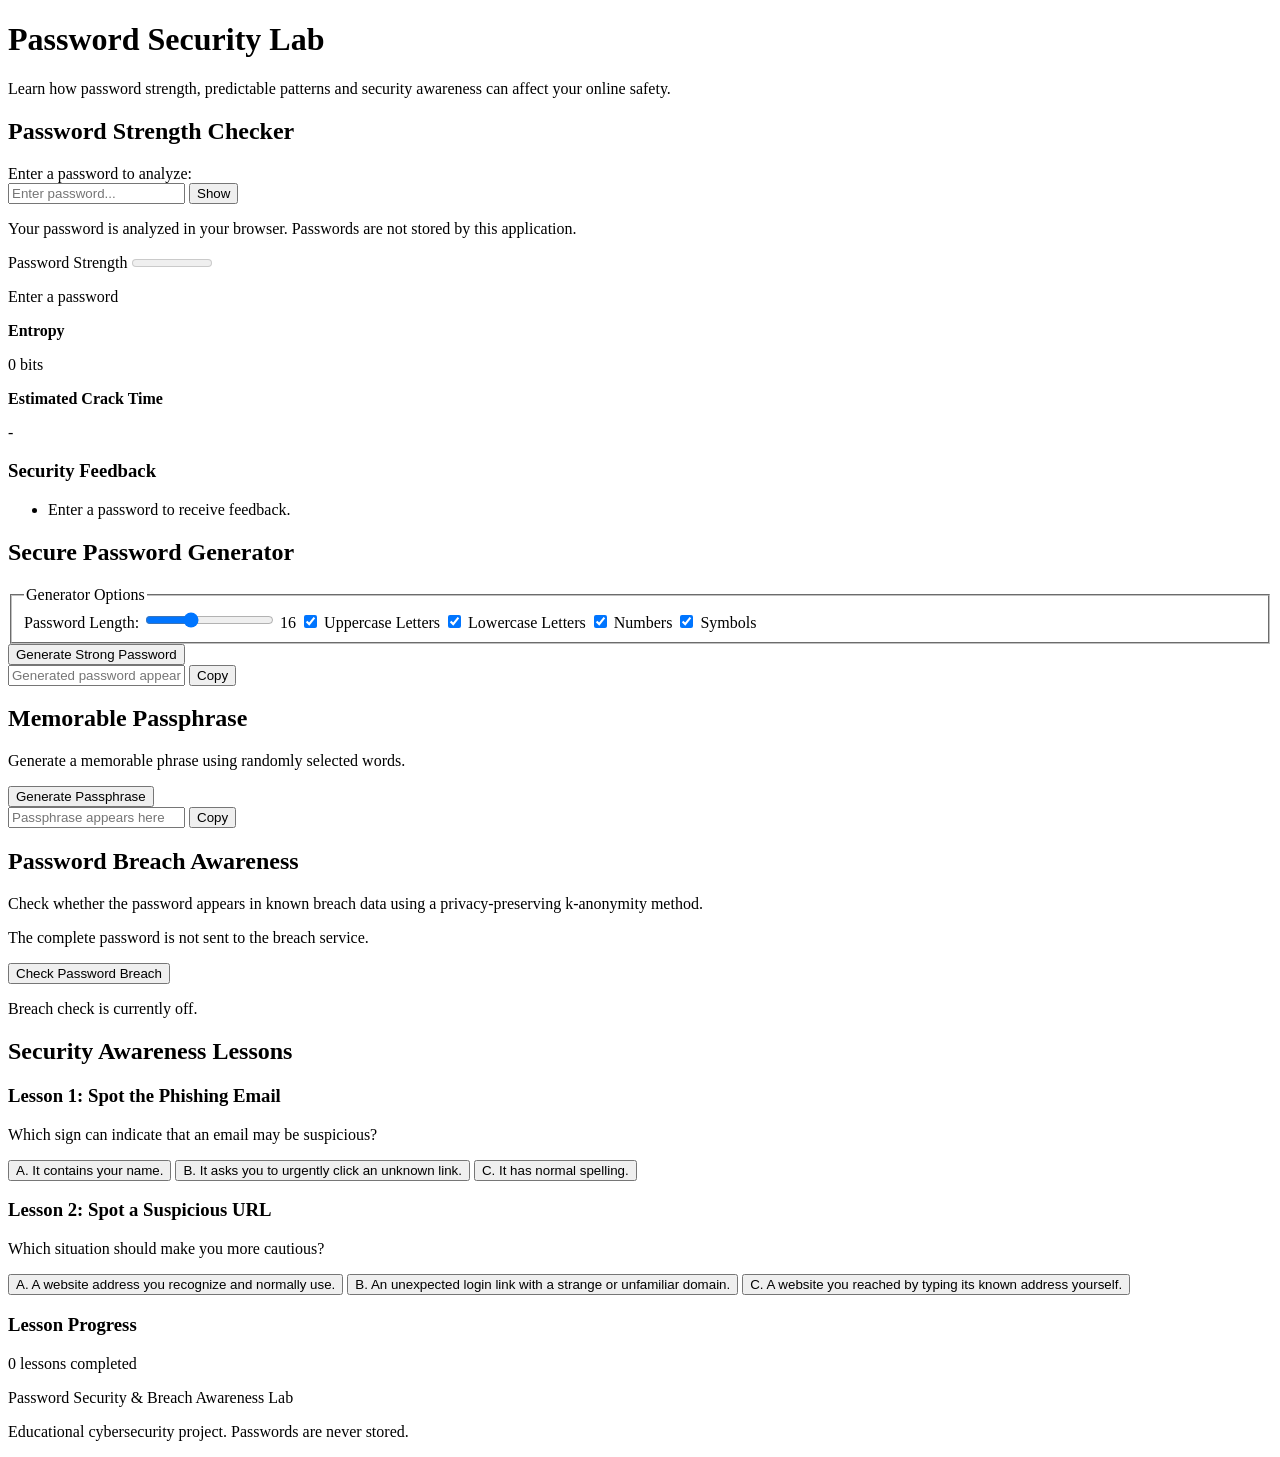
==== index.html @ de8338e2 "Add files via upload" ====
<!DOCTYPE html>
<html lang="en">

<head>

    <meta charset="UTF-8">

    <meta
        name="viewport"
        content="width=device-width, initial-scale=1.0"
    >

    <meta
        name="description"
        content="Password Strength and Breach Awareness Lab"
    >

    <title>Password Security Lab</title>

    <!-- CSS FILE -->
    <link rel="stylesheet" href="css/style.css">

</head>


<body>

    <!-- =========================
         HEADER
    ========================== -->

    <header class="header">

        <h1>Password Security Lab</h1>

        <p>
            Learn how password strength, predictable patterns
            and security awareness can affect your online safety.
        </p>

    </header>


    <!-- =========================
         MAIN CONTENT
    ========================== -->

    <main class="container">


        <!-- =========================
             PASSWORD STRENGTH CHECKER
        ========================== -->

        <section class="card checker">

            <h2>Password Strength Checker</h2>

            <label for="password">
                Enter a password to analyze:
            </label>


            <div class="password-box">

                <input
                    type="password"
                    id="password"
                    name="password"
                    autocomplete="new-password"
                    aria-describedby="password-help"
                    placeholder="Enter password..."
                >

                <button
                    type="button"
                    id="togglePassword"
                    aria-label="Show password"
                >
                    Show
                </button>

            </div>


            <p id="password-help">

                Your password is analyzed in your browser.
                Passwords are not stored by this application.

            </p>


            <!-- STRENGTH METER -->

            <div class="strength-section">

                <label for="strengthMeter">
                    Password Strength
                </label>

                <meter
                    id="strengthMeter"
                    min="0"
                    max="4"
                    value="0"
                >
                </meter>

                <p id="strengthText">
                    Enter a password
                </p>

            </div>


            <!-- PASSWORD INFORMATION -->

            <div class="info-grid">

                <div>

                    <strong>Entropy</strong>

                    <p id="entropyValue">
                        0 bits
                    </p>

                </div>


                <div>

                    <strong>
                        Estimated Crack Time
                    </strong>

                    <p id="crackTime">
                        -
                    </p>

                </div>

            </div>


            <!-- SECURITY FEEDBACK -->

            <div class="feedback">

                <h3>Security Feedback</h3>

                <ul id="feedbackList">

                    <li>
                        Enter a password to receive feedback.
                    </li>

                </ul>

            </div>

        </section>



        <!-- =========================
             PASSWORD GENERATOR
        ========================== -->

        <section class="card generator">

            <h2>Secure Password Generator</h2>


            <fieldset>

                <legend>
                    Generator Options
                </legend>


                <label for="passwordLength">
                    Password Length:
                </label>


                <input
                    type="range"
                    id="passwordLength"
                    min="8"
                    max="32"
                    value="16"
                >


                <output id="lengthOutput">
                    16
                </output>


                <label>

                    <input
                        type="checkbox"
                        id="includeUppercase"
                        checked
                    >

                    Uppercase Letters

                </label>


                <label>

                    <input
                        type="checkbox"
                        id="includeLowercase"
                        checked
                    >

                    Lowercase Letters

                </label>


                <label>

                    <input
                        type="checkbox"
                        id="includeNumbers"
                        checked
                    >

                    Numbers

                </label>


                <label>

                    <input
                        type="checkbox"
                        id="includeSymbols"
                        checked
                    >

                    Symbols

                </label>

            </fieldset>


            <button
                type="button"
                id="generatePassword"
                class="primary-button"
            >

                Generate Strong Password

            </button>


            <div class="generated-password">

                <input
                    type="text"
                    id="generatedPassword"
                    readonly
                    placeholder="Generated password appears here"
                >


                <button
                    type="button"
                    id="copyPassword"
                >

                    Copy

                </button>

            </div>


            <p id="copyMessage"></p>

        </section>



        <!-- =========================
             PASSPHRASE GENERATOR
        ========================== -->

        <section class="card passphrase">

            <h2>Memorable Passphrase</h2>

            <p>
                Generate a memorable phrase using randomly
                selected words.
            </p>


            <button
                type="button"
                id="generatePassphrase"
                class="primary-button"
            >

                Generate Passphrase

            </button>


            <div class="generated-password">

                <input
                    type="text"
                    id="generatedPassphrase"
                    readonly
                    placeholder="Passphrase appears here"
                >


                <button
                    type="button"
                    id="copyPassphrase"
                >

                    Copy

                </button>

            </div>

        </section>



        <!-- =========================
             BREACH AWARENESS
        ========================== -->

        <section class="card breach-check">

            <h2>Password Breach Awareness</h2>


            <p>
                Check whether the password appears in known
                breach data using a privacy-preserving
                k-anonymity method.
            </p>


            <p>
                The complete password is not sent to the
                breach service.
            </p>


            <button
                type="button"
                id="checkBreach"
                class="primary-button"
            >

                Check Password Breach

            </button>


            <p
                id="breachStatus"
                aria-live="polite"
            >

                Breach check is currently off.

            </p>

        </section>



        <!-- =========================
             SECURITY AWARENESS LESSONS
        ========================== -->

        <section class="card lessons">

            <h2>Security Awareness Lessons</h2>


            <!-- LESSON 1 -->

            <article class="lesson">

                <h3>
                    Lesson 1: Spot the Phishing Email
                </h3>


                <p>
                    Which sign can indicate that an email
                    may be suspicious?
                </p>


                <button
                    type="button"
                    class="lesson-option"
                    data-answer="wrong"
                >

                    A. It contains your name.

                </button>


                <button
                    type="button"
                    class="lesson-option"
                    data-answer="correct"
                >

                    B. It asks you to urgently click
                    an unknown link.

                </button>


                <button
                    type="button"
                    class="lesson-option"
                    data-answer="wrong"
                >

                    C. It has normal spelling.

                </button>


                <p class="lesson-result"></p>

            </article>



            <!-- LESSON 2 -->

            <article class="lesson">

                <h3>
                    Lesson 2: Spot a Suspicious URL
                </h3>


                <p>
                    Which situation should make you
                    more cautious?
                </p>


                <button
                    type="button"
                    class="lesson-option"
                    data-answer="wrong"
                >

                    A. A website address you recognize
                    and normally use.

                </button>


                <button
                    type="button"
                    class="lesson-option"
                    data-answer="correct"
                >

                    B. An unexpected login link with a
                    strange or unfamiliar domain.

                </button>


                <button
                    type="button"
                    class="lesson-option"
                    data-answer="wrong"
                >

                    C. A website you reached by typing
                    its known address yourself.

                </button>


                <p class="lesson-result"></p>

            </article>



            <!-- PROGRESS -->

            <div class="progress">

                <h3>
                    Lesson Progress
                </h3>


                <p id="progressText">
                    0 lessons completed
                </p>

            </div>

        </section>


    </main>



    <!-- =========================
         FOOTER
    ========================== -->

    <footer>

        <p>
            Password Security &amp; Breach Awareness Lab
        </p>


        <p>
            Educational cybersecurity project.
            Passwords are never stored.
        </p>

    </footer>



    <!-- =========================
         JAVASCRIPT MODULE
    ========================== -->

    <script
        type="module"
        src="js/main.js"
    ></script>


</body>

</html>
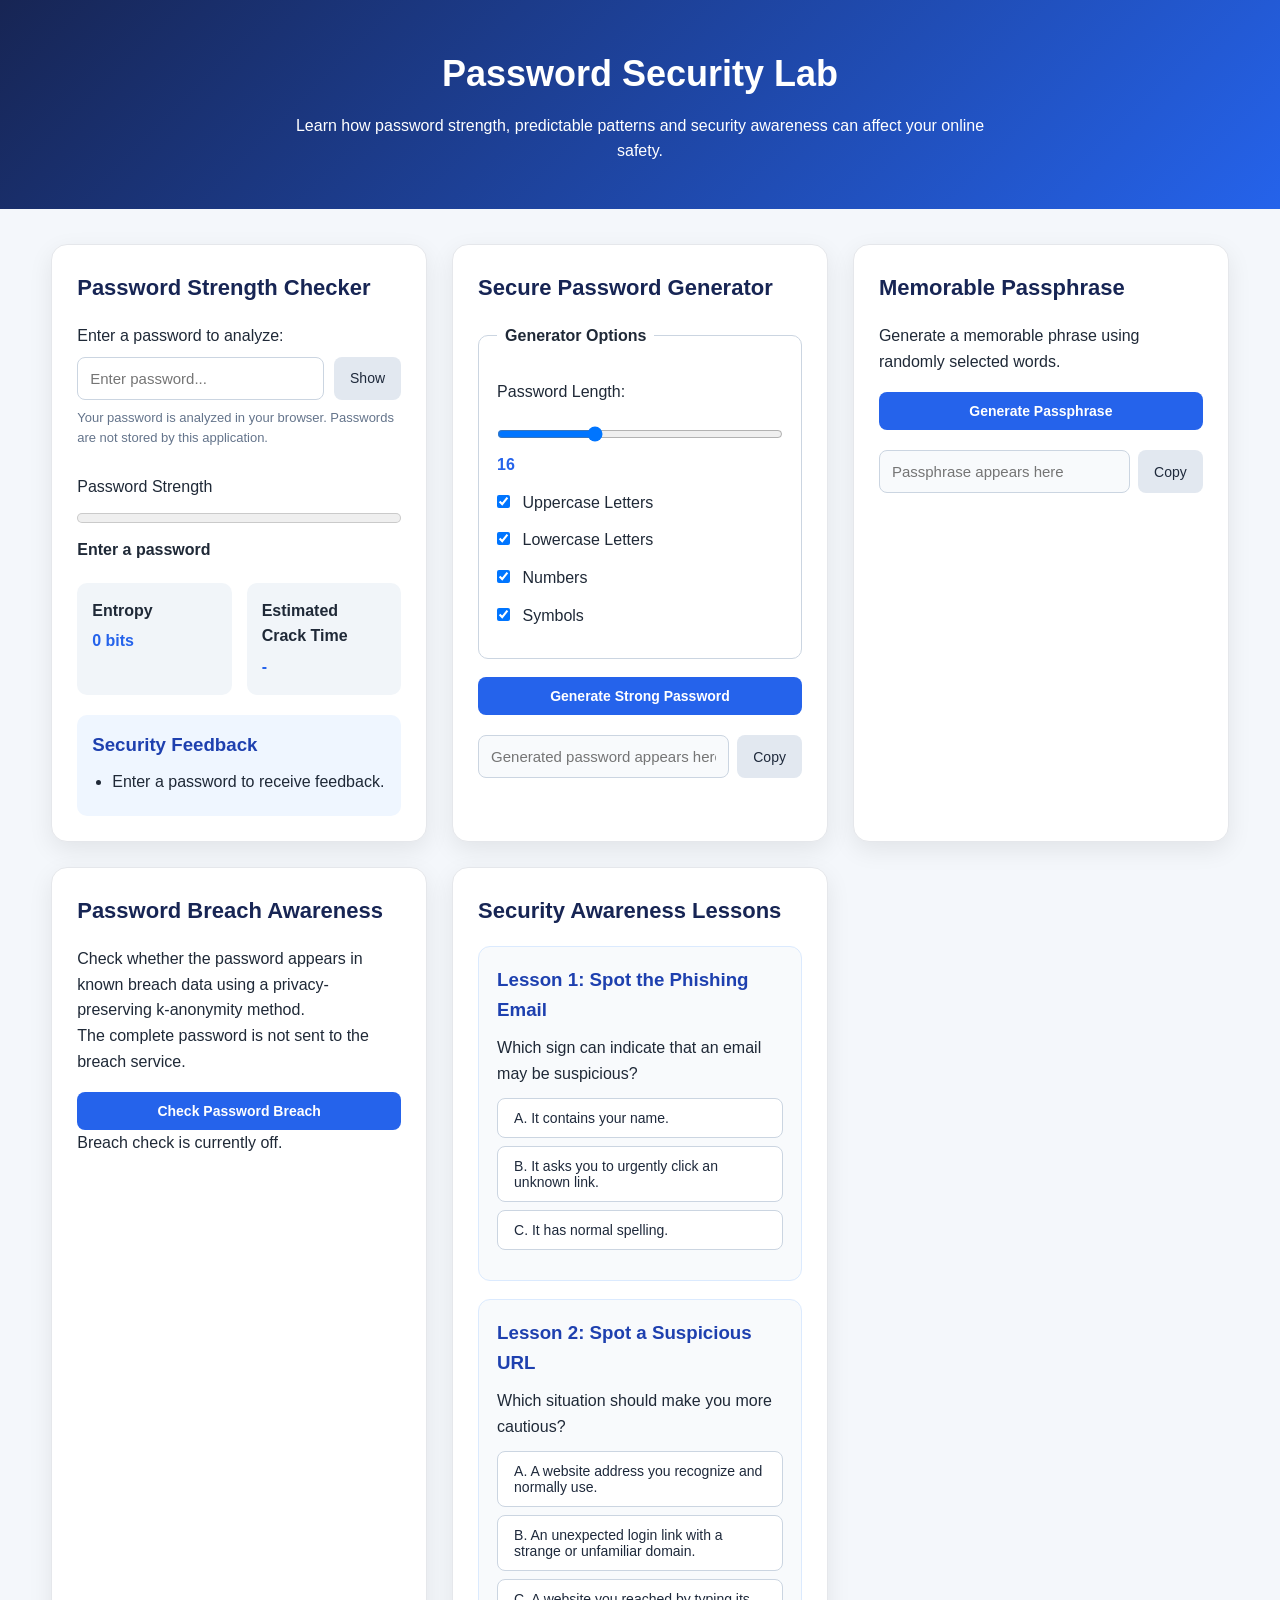
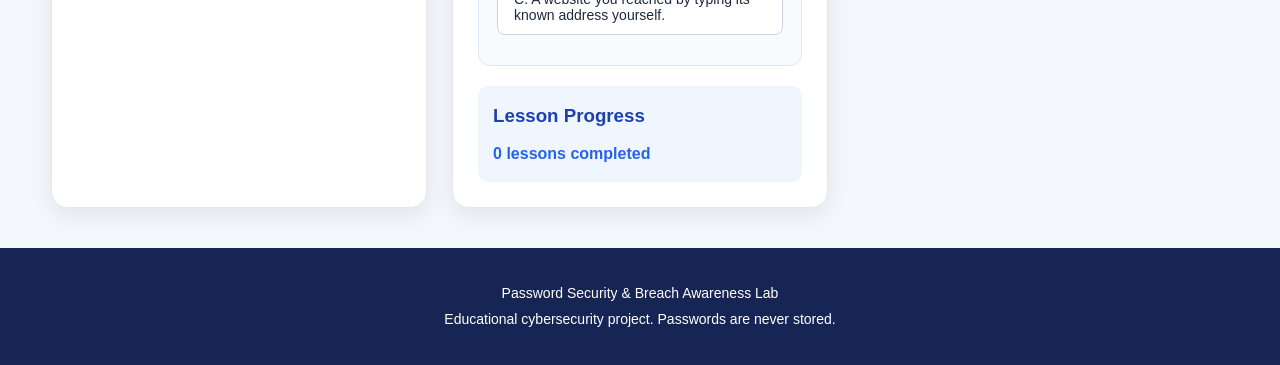
==== commit fba4dc77: "Refactor index.html for improved structure Updated the HTML structure and fixed formatting issues." ====
--- a/index.html
+++ b/index.html
@@ -18,7 +18,7 @@
     <title>Password Security Lab</title>
 
     <!-- CSS FILE -->
-    <link rel="stylesheet" href="css/style.css">
+    <link rel="stylesheet" href="/style.css">
 
 </head>
 
@@ -557,10 +557,10 @@
 
     <script
         type="module"
-        src="js/main.js"
+        src="main.js"
     ></script>
 
 
 </body>
 
-</html>+</html>
--- a/style.css
+++ b/style.css
@@ -0,0 +1,422 @@
+/* =========================
+   BASIC RESET
+========================= */
+
+* {
+    margin: 0;
+    padding: 0;
+    box-sizing: border-box;
+}
+
+body {
+    font-family: Arial, Helvetica, sans-serif;
+    background: #f4f7fb;
+    color: #1f2937;
+    line-height: 1.6;
+}
+
+
+/* =========================
+   HEADER
+========================= */
+
+.header {
+    background: linear-gradient(135deg, #172554, #2563eb);
+    color: white;
+    text-align: center;
+    padding: 45px 20px;
+}
+
+.header h1 {
+    font-size: 36px;
+    margin-bottom: 10px;
+}
+
+.header p {
+    font-size: 16px;
+    max-width: 700px;
+    margin: auto;
+}
+
+
+/* =========================
+   MAIN CONTAINER
+========================= */
+
+.container {
+    width: 92%;
+    max-width: 1200px;
+    margin: 35px auto;
+
+    display: grid;
+    grid-template-columns: repeat(3, 1fr);
+    gap: 25px;
+}
+
+
+/* =========================
+   CARD
+========================= */
+
+.card {
+    background: white;
+    border-radius: 16px;
+    padding: 25px;
+
+    box-shadow: 0 8px 25px rgba(0, 0, 0, 0.08);
+
+    border: 1px solid #e5e7eb;
+}
+
+.card h2 {
+    color: #172554;
+    margin-bottom: 18px;
+    font-size: 22px;
+}
+
+.card h3 {
+    color: #1e40af;
+    margin-bottom: 10px;
+}
+
+
+/* =========================
+   PASSWORD CHECKER
+========================= */
+
+.password-box {
+    display: flex;
+    gap: 10px;
+    margin-top: 8px;
+}
+
+.password-box input {
+    flex: 1;
+}
+
+input[type="password"],
+input[type="text"] {
+    width: 100%;
+    padding: 12px;
+
+    border: 1px solid #cbd5e1;
+    border-radius: 8px;
+
+    font-size: 15px;
+
+    outline: none;
+}
+
+input[type="password"]:focus,
+input[type="text"]:focus {
+    border-color: #2563eb;
+    box-shadow: 0 0 0 3px rgba(37, 99, 235, 0.15);
+}
+
+#password-help {
+    font-size: 13px;
+    color: #64748b;
+    margin-top: 8px;
+}
+
+
+/* =========================
+   BUTTONS
+========================= */
+
+button {
+    border: none;
+    border-radius: 8px;
+    padding: 11px 16px;
+
+    cursor: pointer;
+
+    background: #e2e8f0;
+    color: #1e293b;
+
+    font-size: 14px;
+
+    transition: 0.2s;
+}
+
+button:hover {
+    transform: translateY(-1px);
+    opacity: 0.9;
+}
+
+.primary-button {
+    width: 100%;
+    background: #2563eb;
+    color: white;
+
+    font-weight: bold;
+
+    margin-top: 18px;
+}
+
+.primary-button:hover {
+    background: #1d4ed8;
+}
+
+
+/* =========================
+   STRENGTH METER
+========================= */
+
+.strength-section {
+    margin-top: 25px;
+}
+
+meter {
+    width: 100%;
+    height: 20px;
+    margin-top: 8px;
+}
+
+#strengthText {
+    font-weight: bold;
+    margin-top: 5px;
+}
+
+
+/* =========================
+   INFORMATION GRID
+========================= */
+
+.info-grid {
+    display: grid;
+    grid-template-columns: 1fr 1fr;
+    gap: 15px;
+
+    margin-top: 20px;
+}
+
+.info-grid div {
+    background: #f1f5f9;
+    padding: 15px;
+    border-radius: 10px;
+}
+
+.info-grid p {
+    margin-top: 5px;
+    color: #2563eb;
+    font-weight: bold;
+}
+
+
+/* =========================
+   FEEDBACK
+========================= */
+
+.feedback {
+    margin-top: 20px;
+    background: #eff6ff;
+
+    padding: 15px;
+    border-radius: 10px;
+}
+
+.feedback ul {
+    padding-left: 20px;
+}
+
+.feedback li {
+    margin-bottom: 6px;
+}
+
+
+/* =========================
+   GENERATOR
+========================= */
+
+fieldset {
+    border: 1px solid #cbd5e1;
+    border-radius: 10px;
+    padding: 18px;
+}
+
+legend {
+    font-weight: bold;
+    padding: 0 8px;
+}
+
+fieldset label {
+    display: block;
+    margin: 12px 0;
+}
+
+input[type="checkbox"] {
+    margin-right: 8px;
+}
+
+input[type="range"] {
+    width: 100%;
+    margin: 10px 0;
+}
+
+output {
+    font-weight: bold;
+    color: #2563eb;
+}
+
+
+/* =========================
+   GENERATED PASSWORD
+========================= */
+
+.generated-password {
+    display: flex;
+    gap: 8px;
+
+    margin-top: 20px;
+}
+
+.generated-password input {
+    flex: 1;
+    background: #f8fafc;
+}
+
+#copyMessage {
+    color: #15803d;
+    font-size: 13px;
+    margin-top: 8px;
+}
+
+
+/* =========================
+   LESSONS
+========================= */
+
+.lesson {
+    border: 1px solid #dbeafe;
+
+    border-radius: 12px;
+
+    padding: 18px;
+
+    margin-bottom: 18px;
+
+    background: #f8fafc;
+}
+
+.lesson p {
+    margin-bottom: 12px;
+}
+
+.lesson-option {
+    display: block;
+
+    width: 100%;
+
+    text-align: left;
+
+    margin: 8px 0;
+
+    background: white;
+
+    border: 1px solid #cbd5e1;
+}
+
+.lesson-option:hover {
+    background: #eff6ff;
+}
+
+.lesson-result {
+    font-weight: bold;
+    margin-top: 10px;
+}
+
+
+/* =========================
+   PROGRESS
+========================= */
+
+.progress {
+    margin-top: 20px;
+
+    background: #eff6ff;
+
+    padding: 15px;
+
+    border-radius: 10px;
+}
+
+#progressText {
+    font-weight: bold;
+    color: #2563eb;
+}
+
+
+/* =========================
+   FOOTER
+========================= */
+
+footer {
+    text-align: center;
+
+    padding: 30px 15px;
+
+    background: #172554;
+
+    color: white;
+
+    margin-top: 40px;
+
+    font-size: 14px;
+}
+
+footer p {
+    margin: 4px;
+}
+
+
+/* =========================
+   RESPONSIVE DESIGN
+========================= */
+
+/* Tablet */
+
+@media (max-width: 900px) {
+
+    .container {
+        grid-template-columns: repeat(2, 1fr);
+    }
+
+}
+
+
+/* Mobile */
+
+@media (max-width: 600px) {
+
+    .container {
+        grid-template-columns: 1fr;
+
+        width: 94%;
+    }
+
+    .header h1 {
+        font-size: 28px;
+    }
+
+    .header {
+        padding: 35px 15px;
+    }
+
+    .card {
+        padding: 18px;
+    }
+
+    .info-grid {
+        grid-template-columns: 1fr;
+    }
+
+    .password-box {
+        flex-direction: column;
+    }
+
+    .generated-password {
+        flex-direction: column;
+    }
+
+}
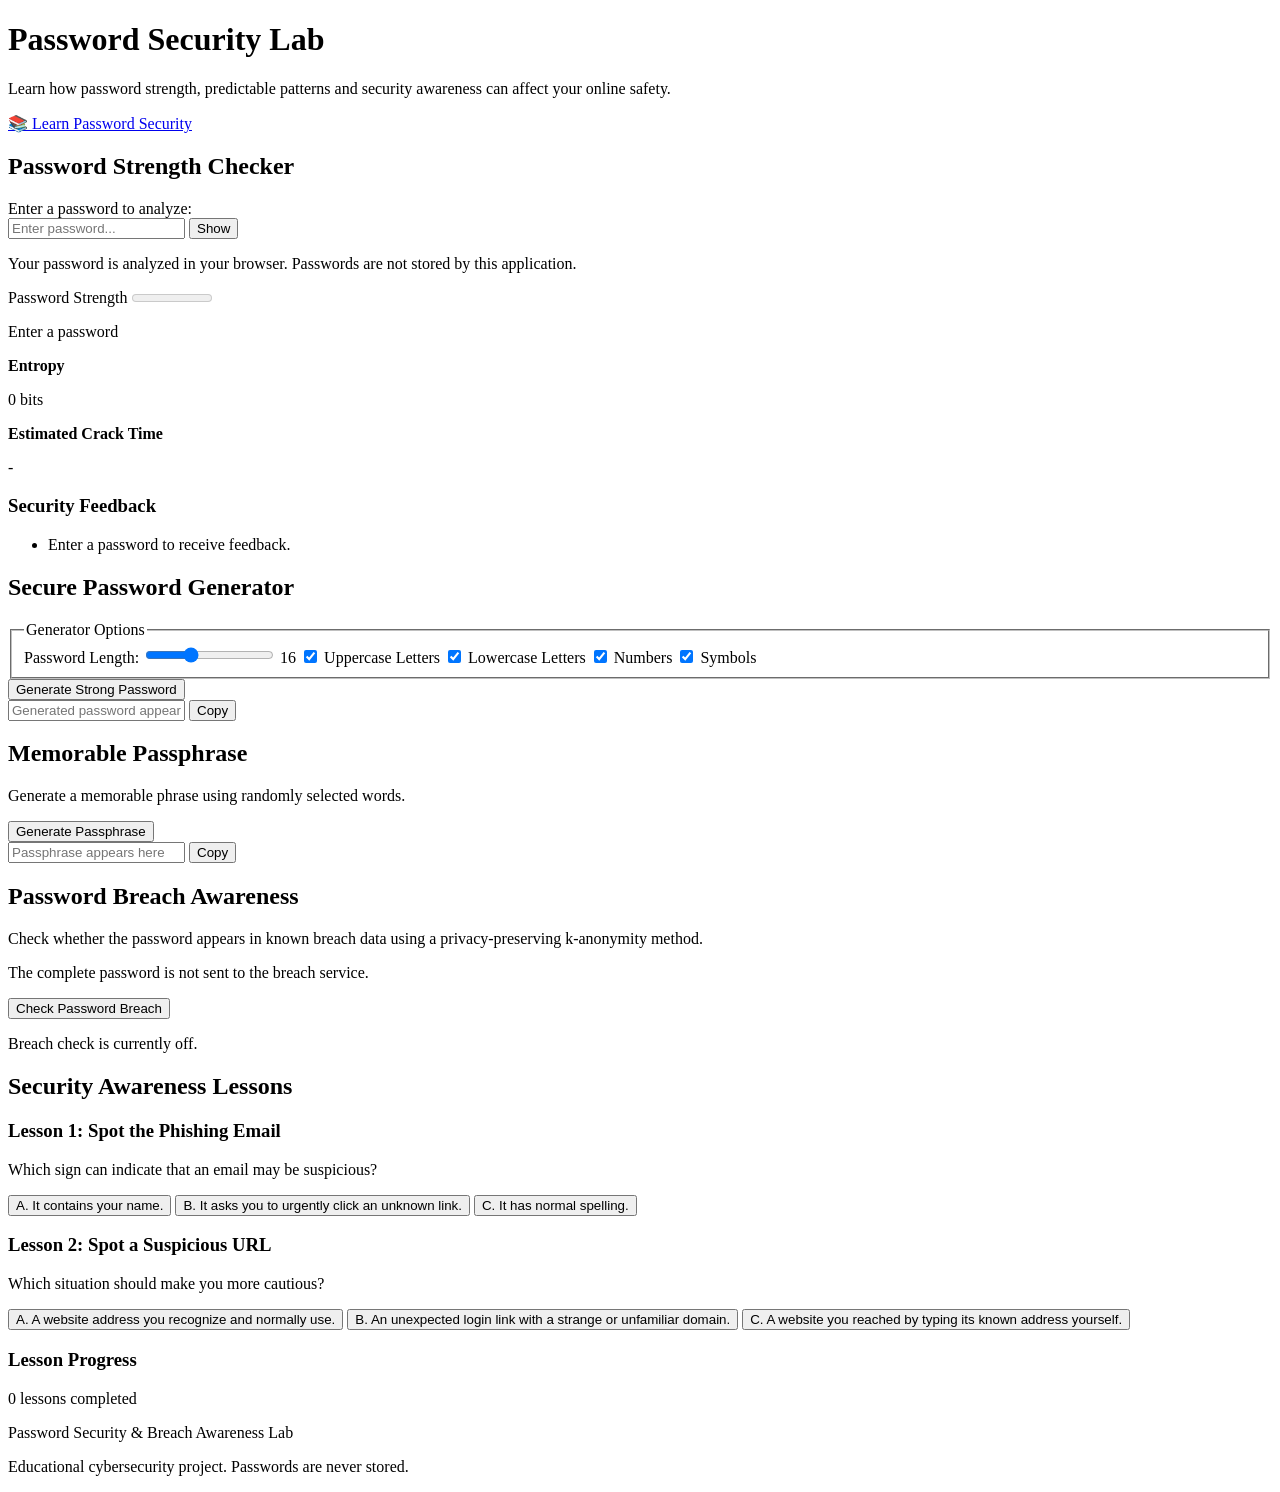
==== commit b39b85bf: "Add files via upload" ====
--- a/index.html
+++ b/index.html
@@ -18,7 +18,7 @@
     <title>Password Security Lab</title>
 
     <!-- CSS FILE -->
-    <link rel="stylesheet" href="/style.css">
+    <link rel="stylesheet" href="css/style.css">
 
 </head>
 
@@ -37,6 +37,9 @@
             Learn how password strength, predictable patterns
             and security awareness can affect your online safety.
         </p>
+        <a href="learn.html" class="learn-link">
+    📚 Learn Password Security
+</a>
 
     </header>
 
@@ -557,10 +560,10 @@
 
     <script
         type="module"
-        src="main.js"
+        src="js/main.js"
     ></script>
 
 
 </body>
 
-</html>
+</html>
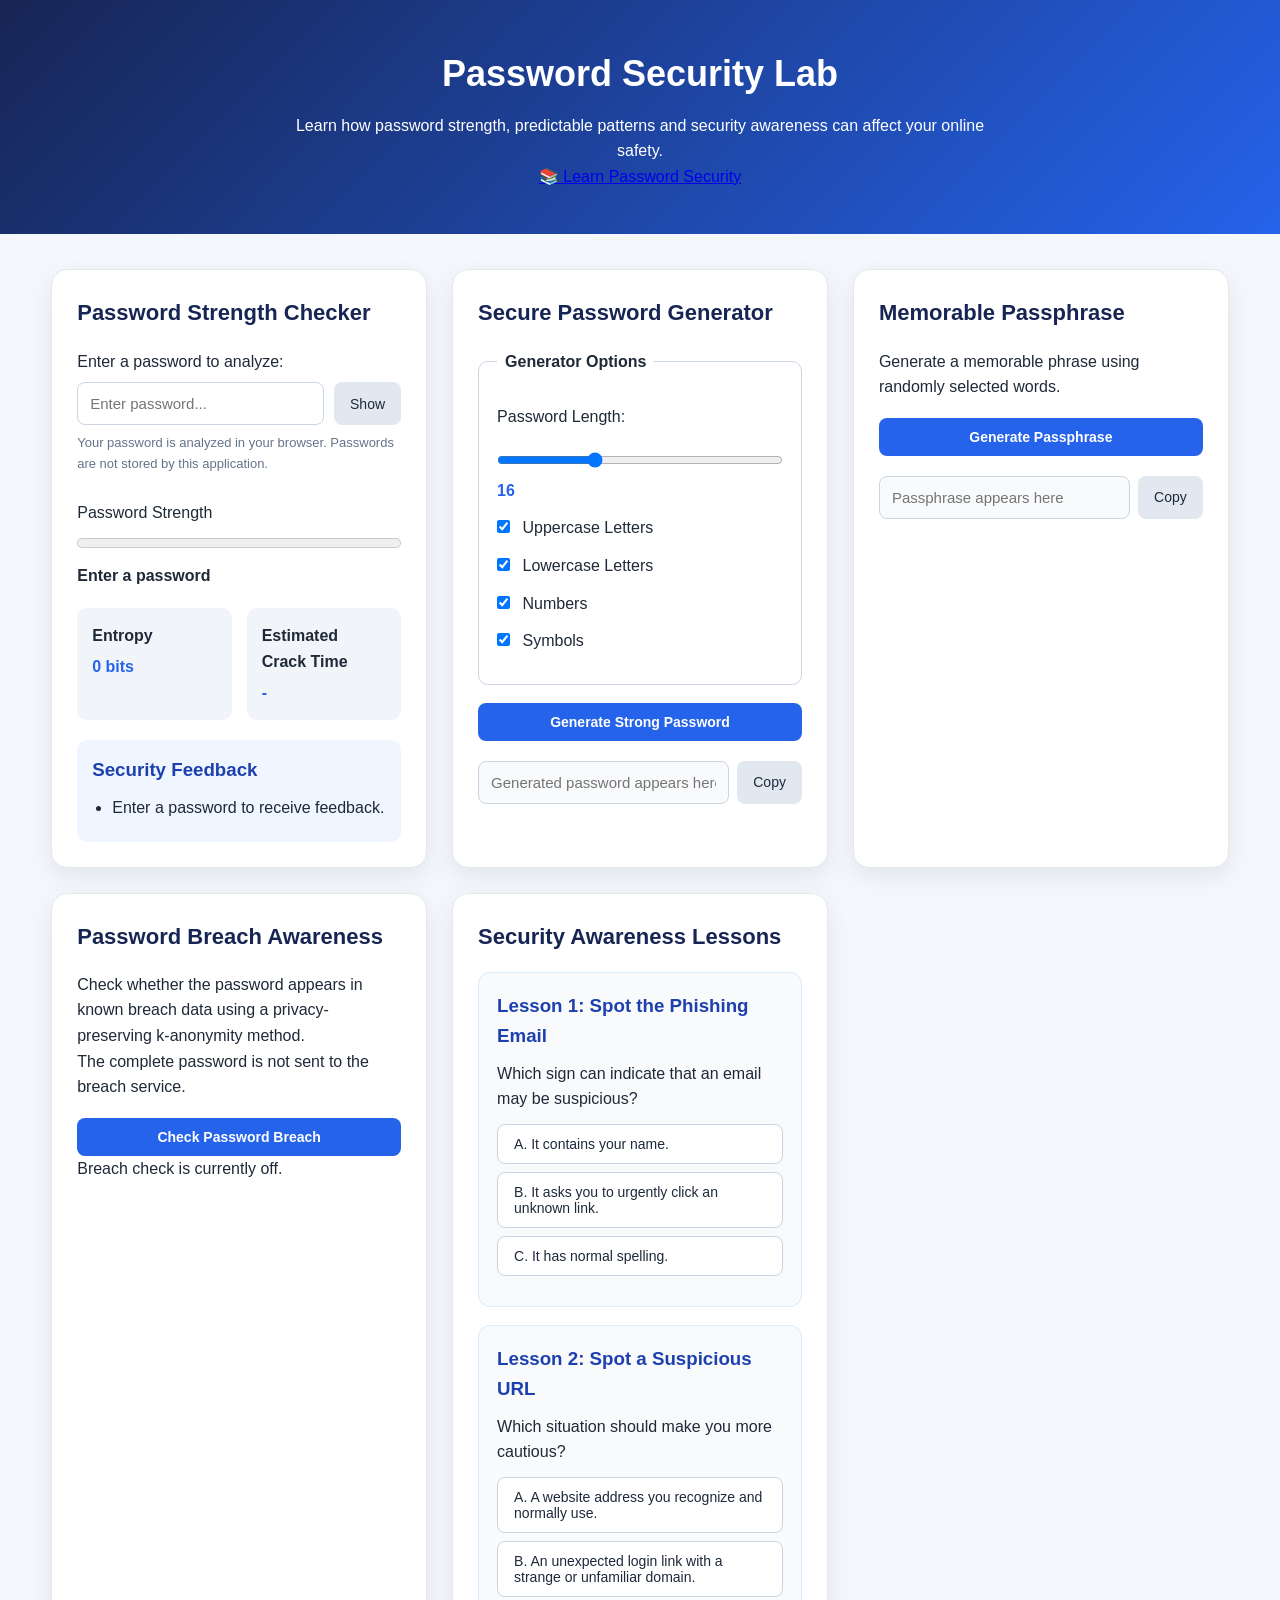
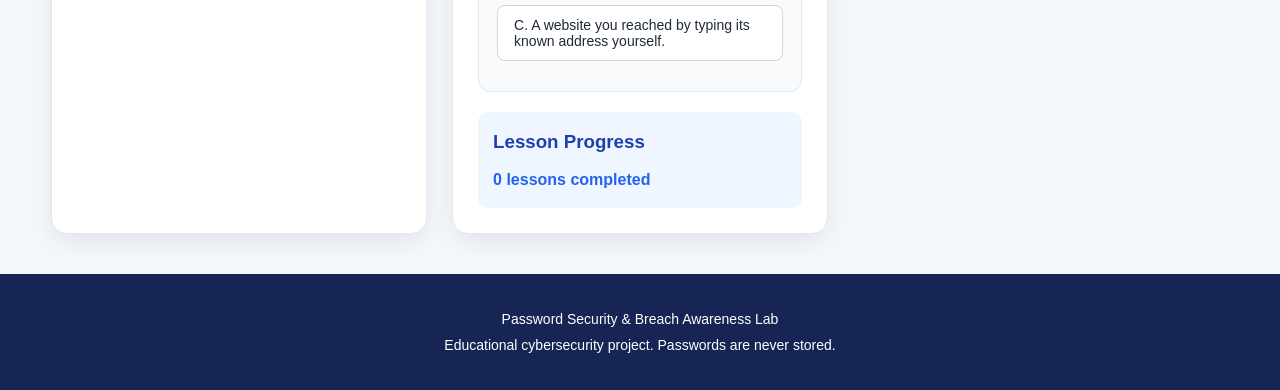
==== commit d234f9d8: "Add files via upload" ====
--- a/index.html
+++ b/index.html
@@ -18,7 +18,7 @@
     <title>Password Security Lab</title>
 
     <!-- CSS FILE -->
-    <link rel="stylesheet" href="css/style.css">
+    <link rel="stylesheet" href="style.css">
 
 </head>
 
--- a/style.css
+++ b/style.css
@@ -0,0 +1,422 @@
+/* =========================
+   BASIC RESET
+========================= */
+
+* {
+    margin: 0;
+    padding: 0;
+    box-sizing: border-box;
+}
+
+body {
+    font-family: Arial, Helvetica, sans-serif;
+    background: #f4f7fb;
+    color: #1f2937;
+    line-height: 1.6;
+}
+
+
+/* =========================
+   HEADER
+========================= */
+
+.header {
+    background: linear-gradient(135deg, #172554, #2563eb);
+    color: white;
+    text-align: center;
+    padding: 45px 20px;
+}
+
+.header h1 {
+    font-size: 36px;
+    margin-bottom: 10px;
+}
+
+.header p {
+    font-size: 16px;
+    max-width: 700px;
+    margin: auto;
+}
+
+
+/* =========================
+   MAIN CONTAINER
+========================= */
+
+.container {
+    width: 92%;
+    max-width: 1200px;
+    margin: 35px auto;
+
+    display: grid;
+    grid-template-columns: repeat(3, 1fr);
+    gap: 25px;
+}
+
+
+/* =========================
+   CARD
+========================= */
+
+.card {
+    background: white;
+    border-radius: 16px;
+    padding: 25px;
+
+    box-shadow: 0 8px 25px rgba(0, 0, 0, 0.08);
+
+    border: 1px solid #e5e7eb;
+}
+
+.card h2 {
+    color: #172554;
+    margin-bottom: 18px;
+    font-size: 22px;
+}
+
+.card h3 {
+    color: #1e40af;
+    margin-bottom: 10px;
+}
+
+
+/* =========================
+   PASSWORD CHECKER
+========================= */
+
+.password-box {
+    display: flex;
+    gap: 10px;
+    margin-top: 8px;
+}
+
+.password-box input {
+    flex: 1;
+}
+
+input[type="password"],
+input[type="text"] {
+    width: 100%;
+    padding: 12px;
+
+    border: 1px solid #cbd5e1;
+    border-radius: 8px;
+
+    font-size: 15px;
+
+    outline: none;
+}
+
+input[type="password"]:focus,
+input[type="text"]:focus {
+    border-color: #2563eb;
+    box-shadow: 0 0 0 3px rgba(37, 99, 235, 0.15);
+}
+
+#password-help {
+    font-size: 13px;
+    color: #64748b;
+    margin-top: 8px;
+}
+
+
+/* =========================
+   BUTTONS
+========================= */
+
+button {
+    border: none;
+    border-radius: 8px;
+    padding: 11px 16px;
+
+    cursor: pointer;
+
+    background: #e2e8f0;
+    color: #1e293b;
+
+    font-size: 14px;
+
+    transition: 0.2s;
+}
+
+button:hover {
+    transform: translateY(-1px);
+    opacity: 0.9;
+}
+
+.primary-button {
+    width: 100%;
+    background: #2563eb;
+    color: white;
+
+    font-weight: bold;
+
+    margin-top: 18px;
+}
+
+.primary-button:hover {
+    background: #1d4ed8;
+}
+
+
+/* =========================
+   STRENGTH METER
+========================= */
+
+.strength-section {
+    margin-top: 25px;
+}
+
+meter {
+    width: 100%;
+    height: 20px;
+    margin-top: 8px;
+}
+
+#strengthText {
+    font-weight: bold;
+    margin-top: 5px;
+}
+
+
+/* =========================
+   INFORMATION GRID
+========================= */
+
+.info-grid {
+    display: grid;
+    grid-template-columns: 1fr 1fr;
+    gap: 15px;
+
+    margin-top: 20px;
+}
+
+.info-grid div {
+    background: #f1f5f9;
+    padding: 15px;
+    border-radius: 10px;
+}
+
+.info-grid p {
+    margin-top: 5px;
+    color: #2563eb;
+    font-weight: bold;
+}
+
+
+/* =========================
+   FEEDBACK
+========================= */
+
+.feedback {
+    margin-top: 20px;
+    background: #eff6ff;
+
+    padding: 15px;
+    border-radius: 10px;
+}
+
+.feedback ul {
+    padding-left: 20px;
+}
+
+.feedback li {
+    margin-bottom: 6px;
+}
+
+
+/* =========================
+   GENERATOR
+========================= */
+
+fieldset {
+    border: 1px solid #cbd5e1;
+    border-radius: 10px;
+    padding: 18px;
+}
+
+legend {
+    font-weight: bold;
+    padding: 0 8px;
+}
+
+fieldset label {
+    display: block;
+    margin: 12px 0;
+}
+
+input[type="checkbox"] {
+    margin-right: 8px;
+}
+
+input[type="range"] {
+    width: 100%;
+    margin: 10px 0;
+}
+
+output {
+    font-weight: bold;
+    color: #2563eb;
+}
+
+
+/* =========================
+   GENERATED PASSWORD
+========================= */
+
+.generated-password {
+    display: flex;
+    gap: 8px;
+
+    margin-top: 20px;
+}
+
+.generated-password input {
+    flex: 1;
+    background: #f8fafc;
+}
+
+#copyMessage {
+    color: #15803d;
+    font-size: 13px;
+    margin-top: 8px;
+}
+
+
+/* =========================
+   LESSONS
+========================= */
+
+.lesson {
+    border: 1px solid #dbeafe;
+
+    border-radius: 12px;
+
+    padding: 18px;
+
+    margin-bottom: 18px;
+
+    background: #f8fafc;
+}
+
+.lesson p {
+    margin-bottom: 12px;
+}
+
+.lesson-option {
+    display: block;
+
+    width: 100%;
+
+    text-align: left;
+
+    margin: 8px 0;
+
+    background: white;
+
+    border: 1px solid #cbd5e1;
+}
+
+.lesson-option:hover {
+    background: #eff6ff;
+}
+
+.lesson-result {
+    font-weight: bold;
+    margin-top: 10px;
+}
+
+
+/* =========================
+   PROGRESS
+========================= */
+
+.progress {
+    margin-top: 20px;
+
+    background: #eff6ff;
+
+    padding: 15px;
+
+    border-radius: 10px;
+}
+
+#progressText {
+    font-weight: bold;
+    color: #2563eb;
+}
+
+
+/* =========================
+   FOOTER
+========================= */
+
+footer {
+    text-align: center;
+
+    padding: 30px 15px;
+
+    background: #172554;
+
+    color: white;
+
+    margin-top: 40px;
+
+    font-size: 14px;
+}
+
+footer p {
+    margin: 4px;
+}
+
+
+/* =========================
+   RESPONSIVE DESIGN
+========================= */
+
+/* Tablet */
+
+@media (max-width: 900px) {
+
+    .container {
+        grid-template-columns: repeat(2, 1fr);
+    }
+
+}
+
+
+/* Mobile */
+
+@media (max-width: 600px) {
+
+    .container {
+        grid-template-columns: 1fr;
+
+        width: 94%;
+    }
+
+    .header h1 {
+        font-size: 28px;
+    }
+
+    .header {
+        padding: 35px 15px;
+    }
+
+    .card {
+        padding: 18px;
+    }
+
+    .info-grid {
+        grid-template-columns: 1fr;
+    }
+
+    .password-box {
+        flex-direction: column;
+    }
+
+    .generated-password {
+        flex-direction: column;
+    }
+
+}
